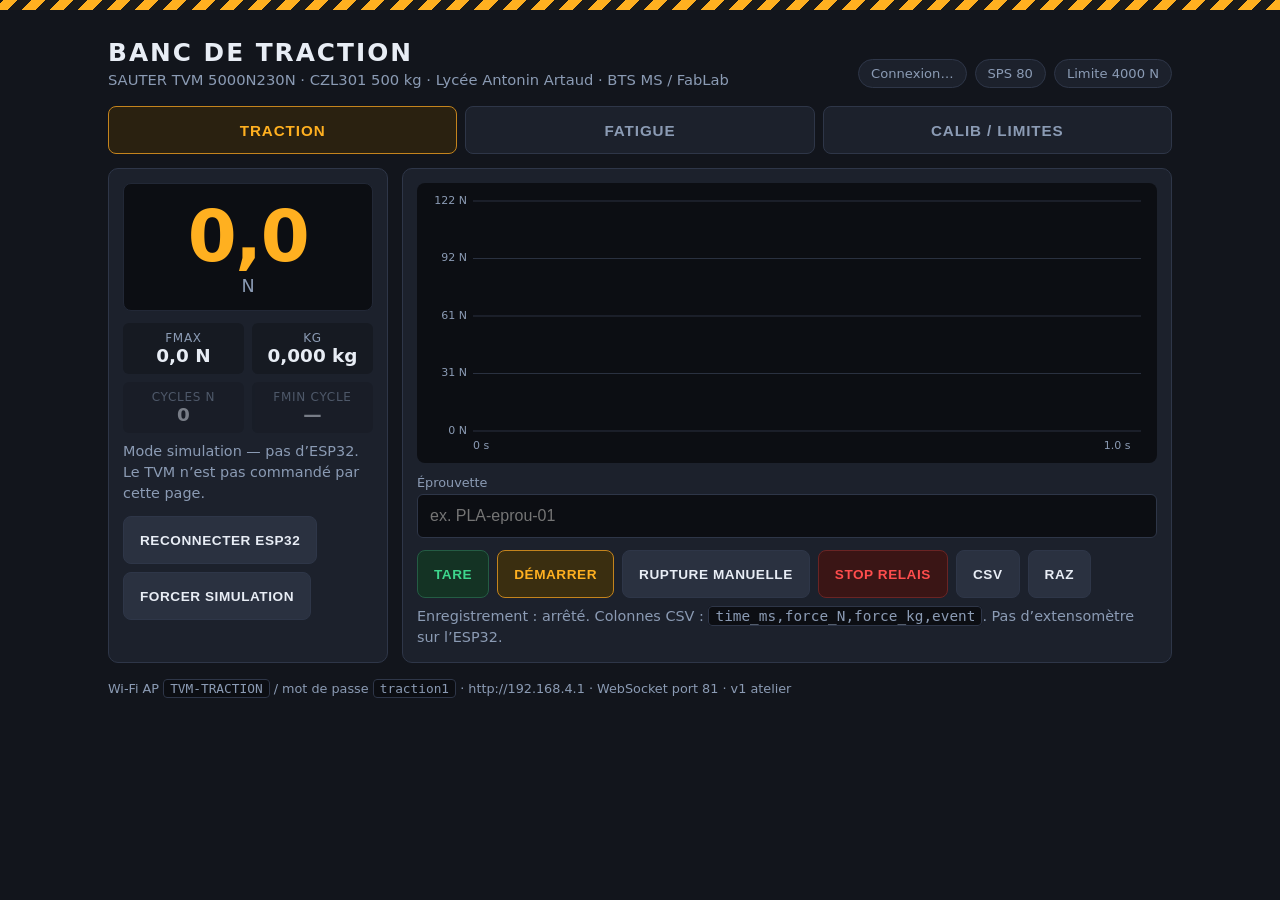
==== web/index.html @ e47e9631 "Add app etudiants et firmware ESP32 pour le TVM (traction et fatigue). EOF" ====
<!DOCTYPE html>
<html lang="fr">
<head>
  <meta charset="utf-8">
  <meta name="viewport" content="width=device-width, initial-scale=1">
  <meta name="theme-color" content="#ffb020">
  <title>Banc de traction TVM — Antonin Artaud</title>
  <link rel="stylesheet" href="css/app.css">
  <link rel="manifest" href="manifest.json">
  <link rel="icon" href="icon.svg" type="image/svg+xml">
</head>
<body>
  <div class="hazard" aria-hidden="true"></div>
  <div class="wrap">
    <header class="head">
      <div class="brand">
        <h1>Banc de traction</h1>
        <p>SAUTER TVM 5000N230N · CZL301 500&nbsp;kg · Lycée Antonin Artaud · BTS MS / FabLab</p>
      </div>
      <div class="pills">
        <span class="pill sim" id="pill-link">Simulation</span>
        <span class="pill" id="pill-sps">SPS —</span>
        <span class="pill" id="pill-lim">Limite 4000 N</span>
      </div>
    </header>

    <nav class="tabs" role="tablist">
      <button type="button" role="tab" id="tab-traction" aria-selected="true" data-mode="traction">Traction</button>
      <button type="button" role="tab" id="tab-fatigue" aria-selected="false" data-mode="fatigue">Fatigue</button>
      <button type="button" role="tab" id="tab-calib" aria-selected="false" data-mode="calib">Calib / Limites</button>
    </nav>

    <div class="grid">
      <aside class="panel">
        <div class="readout">
          <div class="n" id="force-n">0,0</div>
          <div class="unit" id="force-unit">N</div>
        </div>
        <div class="meta">
          <div><span>Fmax</span><b id="fmax">0,0 N</b></div>
          <div><span>kg</span><b id="fkg">0,000 kg</b></div>
          <div id="box-cyc"><span>Cycles N</span><b id="fcyc">0</b></div>
          <div id="box-fmin"><span>Fmin cycle</span><b id="fmin">—</b></div>
        </div>
        <p class="note" id="status-msg">Mode simulation — pas d’ESP32. Le TVM n’est pas commandé par cette page.</p>
        <div class="row">
          <button class="act" type="button" id="btn-reconnect">Reconnecter ESP32</button>
          <button class="act" type="button" id="btn-sim">Forcer simulation</button>
        </div>
      </aside>

      <section class="panel">
        <div class="chart-box"><canvas id="chart"></canvas></div>

        <div class="view on" id="view-traction">
          <div class="row">
            <label class="field">Éprouvette
              <input id="name-epro" type="text" maxlength="80" placeholder="ex. PLA-eprou-01" autocomplete="off">
            </label>
          </div>
          <div class="row">
            <button class="act ok" type="button" id="btn-tare">Tare</button>
            <button class="act primary" type="button" id="btn-start">Démarrer</button>
            <button class="act" type="button" id="btn-rupture">Rupture manuelle</button>
            <button class="act danger" type="button" id="btn-stop">Stop relais</button>
            <button class="act" type="button" id="btn-csv">CSV</button>
            <button class="act" type="button" id="btn-reset">RAZ</button>
          </div>
          <p class="note">Enregistrement : <span id="rec-info">arrêté</span>. Colonnes CSV : <kbd>time_ms,force_N,force_kg,event</kbd>. Pas d’extensomètre sur l’ESP32.</p>
        </div>

        <div class="view" id="view-fatigue">
          <p class="note"><strong>Le mouvement est assuré par le mode Repeat du TVM.</strong> L’ESP32 ne commande pas le vérin : il mesure la force et compte les cycles à partir des pics. Pas de capteur de déplacement.</p>
          <div class="row">
            <button class="act ok" type="button" id="btn-tare2">Tare</button>
            <button class="act primary" type="button" id="btn-start2">Démarrer comptage</button>
            <button class="act danger" type="button" id="btn-stop2">Stop relais</button>
            <button class="act" type="button" id="btn-csv2">CSV cycles</button>
            <button class="act" type="button" id="btn-reset2">RAZ cycles</button>
          </div>
          <p class="note">Dernier cycle : Fmin <b id="last-fmin">—</b> · Fmax <b id="last-fmax">—</b>. CSV : <kbd>cycle,t_ms,Fmin_N,Fmax_N</kbd>.</p>
        </div>

        <div class="view" id="view-calib">
          <p class="note">Cellule CZL301 500&nbsp;kg, 2,0030&nbsp;mV/V, 350&nbsp;Ω, 0,02&nbsp;% FS. Excitation HX711 à <strong>3,3&nbsp;V</strong> (GPIO ESP32 non 5&nbsp;V tolerant). Surcharge constructeur 120&nbsp;% FS. Limite logicielle par défaut <strong>4000&nbsp;N</strong>, plafond dur &lt;&nbsp;4900&nbsp;N.</p>
          <div class="row">
            <button class="act ok" type="button" id="btn-tare3">Tare à vide</button>
            <label class="field">Masse connue (kg)
              <input id="ref-kg" type="number" step="0.001" min="0.05" value="5">
            </label>
            <button class="act primary" type="button" id="btn-cal">Étalonner</button>
          </div>
          <div class="row">
            <label class="field">Échelle (counts / N)
              <input id="scale" type="number" step="0.01" min="1" value="877">
            </label>
            <button class="act" type="button" id="btn-scale">Appliquer échelle</button>
            <label class="field">Limite logicielle (N)
              <input id="limit" type="number" step="10" min="50" max="4899" value="4000">
            </label>
            <button class="act" type="button" id="btn-limit">Appliquer limite</button>
          </div>
          <div class="row">
            <label class="field">Unité
              <select id="unit"><option value="N">Newton (N)</option><option value="kg">kgf</option></select>
            </label>
            <label class="field">Cadence
              <select id="sps"><option value="auto">Auto 80 puis 10 si instable</option><option value="80">80 SPS</option><option value="10">10 SPS</option></select>
            </label>
            <button class="act" type="button" id="btn-sps">Appliquer cadence</button>
          </div>
          <p class="note">Relais STOP : GPIO 26, <strong>actif haut</strong> (HIGH = relais collé = coupure moteur). Pilotage via transistor, jamais la bobine en direct. Inverser <kbd>STOP_ACTIVE_HIGH</kbd> dans <kbd>config.h</kbd> si le câblage est actif bas.</p>
        </div>
      </section>
    </div>
    <p class="foot">Wi-Fi AP <kbd>TVM-TRACTION</kbd> / mot de passe <kbd>traction1</kbd> · http://192.168.4.1 · WebSocket port 81 · v1 atelier</p>
  </div>
  <script src="js/protocol.js"></script>
  <script src="js/chart.js"></script>
  <script src="js/app.js"></script>
</body>
</html>
---- web/css/app.css ----
/* Banc de traction TVM — UI atelier, lisible à 2 m */
:root {
  --bg: #12151c;
  --panel: #1c212c;
  --inset: #0c0e13;
  --line: #2e3648;
  --text: #e8edf5;
  --muted: #8b9bb4;
  --amber: #ffb020;
  --amber-dim: #c4841d;
  --ok: #3dd68c;
  --danger: #ff4d4d;
  --info: #5b8cff;
  --warn: #ff7a18;
}
* { box-sizing: border-box; }
html, body { margin: 0; padding: 0; background: var(--bg); color: var(--text); }
body {
  font-family: "Segoe UI", "IBM Plex Sans", ui-sans-serif, system-ui, sans-serif;
  min-height: 100vh;
}
.hazard {
  height: 10px;
  background: repeating-linear-gradient(
    -45deg,
    #ffb020 0 10px,
    #1a1a1a 10px 20px
  );
}
.wrap { max-width: 1100px; margin: 0 auto; padding: 16px 18px 40px; }

.head {
  display: flex;
  flex-wrap: wrap;
  gap: 12px 24px;
  align-items: flex-end;
  justify-content: space-between;
  margin: 12px 0 18px;
}
.brand h1 {
  margin: 0;
  font-size: 1.55rem;
  letter-spacing: 0.08em;
  text-transform: uppercase;
  font-weight: 750;
}
.brand p { margin: 4px 0 0; color: var(--muted); font-size: 0.92rem; }
.pills { display: flex; flex-wrap: wrap; gap: 8px; align-items: center; }
.pill {
  border: 1px solid var(--line);
  background: var(--panel);
  color: var(--muted);
  border-radius: 999px;
  padding: 6px 12px;
  font-size: 0.82rem;
  font-variant-numeric: tabular-nums;
}
.pill.on { color: var(--ok); border-color: #245c44; }
.pill.sim { color: var(--amber); border-color: #6a4e14; }
.pill.err { color: var(--danger); border-color: #6a2424; }

.tabs {
  display: flex;
  gap: 8px;
  margin-bottom: 14px;
}
.tabs button {
  flex: 1;
  min-height: 48px;
  border: 1px solid var(--line);
  background: var(--panel);
  color: var(--muted);
  font-weight: 700;
  letter-spacing: 0.06em;
  text-transform: uppercase;
  border-radius: 8px;
  cursor: pointer;
  font-size: 0.95rem;
}
.tabs button[aria-selected="true"] {
  background: #2a2110;
  color: var(--amber);
  border-color: var(--amber-dim);
}

.grid {
  display: grid;
  grid-template-columns: 280px 1fr;
  gap: 14px;
}
@media (max-width: 820px) { .grid { grid-template-columns: 1fr; } }

.panel {
  background: var(--panel);
  border: 1px solid var(--line);
  border-radius: 10px;
  padding: 14px;
}
.readout {
  background: var(--inset);
  border-radius: 8px;
  padding: 18px 12px 14px;
  text-align: center;
  border: 1px solid #222836;
}
.readout .n {
  font-size: clamp(2.8rem, 8vw, 4.4rem);
  font-weight: 800;
  font-variant-numeric: tabular-nums;
  color: var(--amber);
  line-height: 1;
  letter-spacing: -0.02em;
}
.readout .n.warn { color: var(--warn); }
.readout .n.break { color: var(--danger); }
.readout .unit { color: var(--muted); font-size: 1.1rem; margin-top: 4px; }
.meta {
  display: grid;
  grid-template-columns: 1fr 1fr;
  gap: 8px;
  margin-top: 12px;
}
.meta div {
  background: #161a22;
  border-radius: 6px;
  padding: 8px;
  text-align: center;
}
.meta span { display: block; color: var(--muted); font-size: 0.75rem; text-transform: uppercase; letter-spacing: 0.06em; }
.meta b { font-variant-numeric: tabular-nums; font-size: 1.15rem; }

.chart-box { height: 280px; position: relative; }
.chart-box canvas { width: 100%; height: 100%; display: block; border-radius: 8px; }

.row { display: flex; flex-wrap: wrap; gap: 8px; margin-top: 12px; align-items: center; }
label.field { display: flex; flex-direction: column; gap: 4px; color: var(--muted); font-size: 0.8rem; flex: 1; min-width: 140px; }
input, select {
  background: var(--inset);
  border: 1px solid var(--line);
  color: var(--text);
  border-radius: 6px;
  padding: 10px 12px;
  font-size: 1rem;
  min-height: 44px;
}
button.act {
  min-height: 48px;
  padding: 0 16px;
  border-radius: 8px;
  border: 1px solid var(--line);
  background: #2a3140;
  color: var(--text);
  font-weight: 700;
  cursor: pointer;
  letter-spacing: 0.04em;
  text-transform: uppercase;
  font-size: 0.85rem;
}
button.act.primary { background: #3a2e10; color: var(--amber); border-color: var(--amber-dim); }
button.act.danger { background: #3a1515; color: var(--danger); border-color: #6a2424; }
button.act.ok { background: #143324; color: var(--ok); border-color: #245c44; }
button.act:disabled { opacity: 0.45; cursor: not-allowed; }

.note {
  color: var(--muted);
  font-size: 0.9rem;
  line-height: 1.45;
  margin: 8px 0 0;
}
.note strong { color: var(--text); }
.view { display: none; }
.view.on { display: block; }
.hidden { display: none !important; }
.foot { margin-top: 18px; color: var(--muted); font-size: 0.8rem; }
kbd { background: #0c0e13; border: 1px solid var(--line); padding: 1px 6px; border-radius: 4px; }
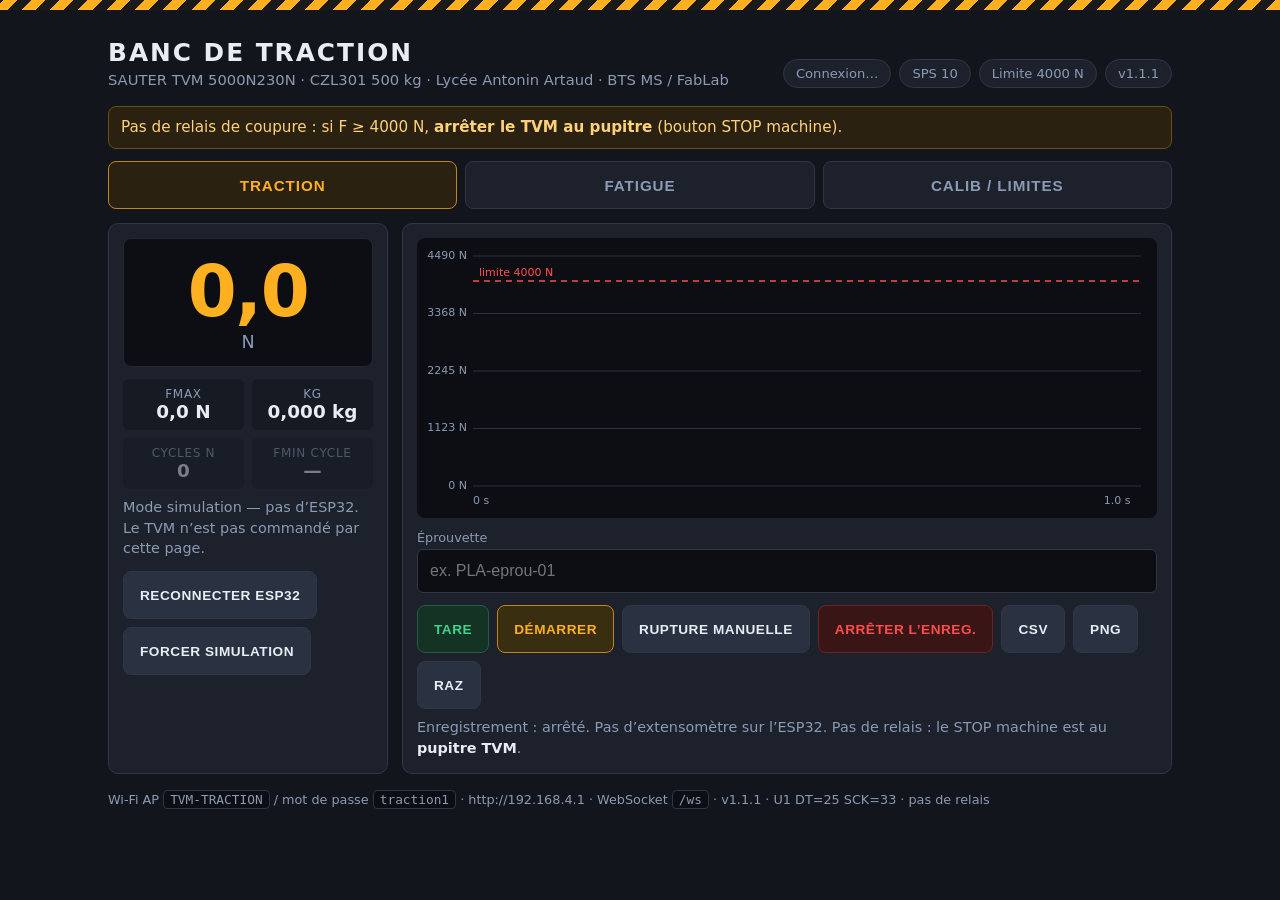
==== commit 0258ea59: "v1.1.1 : jauge U1 (DT25/SCK33), alarme 4000 N, fiches eleve et enseignant" ====
--- a/web/index.html
+++ b/web/index.html
@@ -4,12 +4,17 @@
   <meta charset="utf-8">
   <meta name="viewport" content="width=device-width, initial-scale=1">
   <meta name="theme-color" content="#ffb020">
+  <meta name="apple-mobile-web-app-capable" content="yes">
   <title>Banc de traction TVM — Antonin Artaud</title>
   <link rel="stylesheet" href="css/app.css">
   <link rel="manifest" href="manifest.json">
   <link rel="icon" href="icon.svg" type="image/svg+xml">
 </head>
 <body>
+  <div id="alarm" class="alarm hidden" role="alert" aria-live="assertive">
+    <div class="alarm-title" id="alarm-title">ARRÊTER LA MACHINE</div>
+    <div class="alarm-sub" id="alarm-sub">Force au-dessus de 4000 N — STOP sur le pupitre TVM</div>
+  </div>
   <div class="hazard" aria-hidden="true"></div>
   <div class="wrap">
     <header class="head">
@@ -21,8 +26,16 @@
         <span class="pill sim" id="pill-link">Simulation</span>
         <span class="pill" id="pill-sps">SPS —</span>
         <span class="pill" id="pill-lim">Limite 4000 N</span>
+        <span class="pill" id="pill-ver">v1.1.1</span>
       </div>
     </header>
+
+    <div id="warn-sticky" class="warn-sticky hidden">
+      Limite dépassée pendant cet essai — vérifier l’éprouvette et le pupitre TVM avant de continuer.
+    </div>
+    <div id="note-relay" class="note-relay">
+      Pas de relais de coupure : si F ≥ 4000&nbsp;N, <strong>arrêter le TVM au pupitre</strong> (bouton STOP machine).
+    </div>
 
     <nav class="tabs" role="tablist">
       <button type="button" role="tab" id="tab-traction" aria-selected="true" data-mode="traction">Traction</button>
@@ -62,11 +75,12 @@
             <button class="act ok" type="button" id="btn-tare">Tare</button>
             <button class="act primary" type="button" id="btn-start">Démarrer</button>
             <button class="act" type="button" id="btn-rupture">Rupture manuelle</button>
-            <button class="act danger" type="button" id="btn-stop">Stop relais</button>
+            <button class="act danger" type="button" id="btn-stop">Arrêter l’enreg.</button>
             <button class="act" type="button" id="btn-csv">CSV</button>
+            <button class="act" type="button" id="btn-png">PNG</button>
             <button class="act" type="button" id="btn-reset">RAZ</button>
           </div>
-          <p class="note">Enregistrement : <span id="rec-info">arrêté</span>. Colonnes CSV : <kbd>time_ms,force_N,force_kg,event</kbd>. Pas d’extensomètre sur l’ESP32.</p>
+          <p class="note">Enregistrement : <span id="rec-info">arrêté</span>. Pas d’extensomètre sur l’ESP32. Pas de relais : le STOP machine est au <strong>pupitre TVM</strong>.</p>
         </div>
 
         <div class="view" id="view-fatigue">
@@ -74,19 +88,23 @@
           <div class="row">
             <button class="act ok" type="button" id="btn-tare2">Tare</button>
             <button class="act primary" type="button" id="btn-start2">Démarrer comptage</button>
-            <button class="act danger" type="button" id="btn-stop2">Stop relais</button>
+            <button class="act danger" type="button" id="btn-stop2">Arrêter l’enreg.</button>
             <button class="act" type="button" id="btn-csv2">CSV cycles</button>
             <button class="act" type="button" id="btn-reset2">RAZ cycles</button>
           </div>
-          <p class="note">Dernier cycle : Fmin <b id="last-fmin">—</b> · Fmax <b id="last-fmax">—</b>. CSV : <kbd>cycle,t_ms,Fmin_N,Fmax_N</kbd>.</p>
+          <p class="note">Dernier cycle : Fmin <b id="last-fmin">—</b> · Fmax <b id="last-fmax">—</b>.</p>
         </div>
 
         <div class="view" id="view-calib">
-          <p class="note">Cellule CZL301 500&nbsp;kg, 2,0030&nbsp;mV/V, 350&nbsp;Ω, 0,02&nbsp;% FS. Excitation HX711 à <strong>3,3&nbsp;V</strong> (GPIO ESP32 non 5&nbsp;V tolerant). Surcharge constructeur 120&nbsp;% FS. Limite logicielle par défaut <strong>4000&nbsp;N</strong>, plafond dur &lt;&nbsp;4900&nbsp;N.</p>
+          <p class="note">Jauge sur <strong>HX711 U1</strong> (DT1 GPIO 25, SCK1 GPIO 33, 3,3&nbsp;V). Pont R3/R4 1&nbsp;kΩ. Limite logicielle <strong>4000&nbsp;N</strong> : au-delà, <strong>arrêter le TVM au pupitre</strong> (pas de relais). Plafond dur &lt;&nbsp;4900&nbsp;N. Masse d’étalonnage conseillée <strong>≥ 20&nbsp;kg</strong> — l’échelle 877 n’est pas celle de cette jauge.</p>
+          <div class="row rawline">
+            <div>Brut HX711 <b id="raw">—</b></div>
+            <div>σ récente <b id="sigma">—</b></div>
+          </div>
           <div class="row">
             <button class="act ok" type="button" id="btn-tare3">Tare à vide</button>
             <label class="field">Masse connue (kg)
-              <input id="ref-kg" type="number" step="0.001" min="0.05" value="5">
+              <input id="ref-kg" type="number" step="0.001" min="0.05" value="20">
             </label>
             <button class="act primary" type="button" id="btn-cal">Étalonner</button>
           </div>
@@ -105,15 +123,25 @@
               <select id="unit"><option value="N">Newton (N)</option><option value="kg">kgf</option></select>
             </label>
             <label class="field">Cadence
-              <select id="sps"><option value="auto">Auto 80 puis 10 si instable</option><option value="80">80 SPS</option><option value="10">10 SPS</option></select>
+              <select id="sps"><option value="10">10 SPS</option><option value="80">80 SPS (si RATE câblé)</option></select>
             </label>
             <button class="act" type="button" id="btn-sps">Appliquer cadence</button>
+            <label class="field">CSV
+              <select id="csv-fmt">
+                <option value="fr" selected>Excel FR (; et virgule)</option>
+                <option value="iso">ISO (, et point)</option>
+              </select>
+            </label>
           </div>
-          <p class="note">Relais STOP : GPIO 26, <strong>actif haut</strong> (HIGH = relais collé = coupure moteur). Pilotage via transistor, jamais la bobine en direct. Inverser <kbd>STOP_ACTIVE_HIGH</kbd> dans <kbd>config.h</kbd> si le câblage est actif bas.</p>
+          <div class="row">
+            <button class="act danger" type="button" id="btn-sim-over">Simuler F ≥ 4000 N</button>
+          </div>
+          <p class="note" id="cal-log">Aucun étalonnage enregistré sur cet appareil.</p>
+          <p class="note">Carte EasyEDA : ESP32-WROOM-32 DevKitC-V4. <strong>U1 jauge</strong> DT1 = GPIO 25, SCK1 = GPIO 33, VCC = 3,3&nbsp;V. U2 (cellule 4 fils) non lue. Pas de broche RATE sur les XW-HX711 (10 SPS).</p>
         </div>
       </section>
     </div>
-    <p class="foot">Wi-Fi AP <kbd>TVM-TRACTION</kbd> / mot de passe <kbd>traction1</kbd> · http://192.168.4.1 · WebSocket port 81 · v1 atelier</p>
+    <p class="foot">Wi-Fi AP <kbd>TVM-TRACTION</kbd> / mot de passe <kbd>traction1</kbd> · http://192.168.4.1 · WebSocket <kbd>/ws</kbd> · v1.1.1 · U1 DT=25 SCK=33 · pas de relais</p>
   </div>
   <script src="js/protocol.js"></script>
   <script src="js/chart.js"></script>
--- a/web/css/app.css
+++ b/web/css/app.css
@@ -27,6 +27,69 @@
     #1a1a1a 10px 20px
   );
 }
+body.alarm-on .hazard {
+  height: 14px;
+  background: repeating-linear-gradient(
+    -45deg,
+    #ff4d4d 0 12px,
+    #1a1a1a 12px 24px
+  );
+  animation: hazard-move 0.4s linear infinite;
+}
+@keyframes hazard-move {
+  from { background-position: 0 0; }
+  to { background-position: 24px 0; }
+}
+
+.alarm {
+  position: sticky;
+  top: 0;
+  z-index: 50;
+  background: #9b1212;
+  color: #fff;
+  text-align: center;
+  padding: 18px 12px 16px;
+  box-shadow: 0 8px 24px rgba(0,0,0,0.45);
+  animation: alarm-pulse 0.7s ease-in-out infinite alternate;
+}
+.alarm.hx { background: #7a1a2a; }
+@keyframes alarm-pulse {
+  from { filter: brightness(1); }
+  to { filter: brightness(1.25); }
+}
+.alarm-title {
+  font-size: clamp(1.6rem, 5vw, 2.6rem);
+  font-weight: 800;
+  letter-spacing: 0.06em;
+  text-transform: uppercase;
+  line-height: 1.1;
+}
+.alarm-sub { margin-top: 6px; font-size: 1.05rem; font-weight: 600; }
+.warn-sticky {
+  background: #3a2110;
+  color: #ffb020;
+  border: 1px solid #6a4e14;
+  border-radius: 8px;
+  padding: 10px 12px;
+  margin-bottom: 12px;
+  font-weight: 700;
+}
+.note-relay {
+  background: #2a2110;
+  color: #ffd27a;
+  border: 1px solid #6a4e14;
+  border-radius: 8px;
+  padding: 10px 12px;
+  margin-bottom: 12px;
+  font-size: 0.95rem;
+  line-height: 1.4;
+}
+.rawline {
+  color: var(--muted);
+  font-size: 0.9rem;
+  gap: 18px;
+}
+.rawline b { color: var(--text); font-variant-numeric: tabular-nums; }
 .wrap { max-width: 1100px; margin: 0 auto; padding: 16px 18px 40px; }
 
 .head {
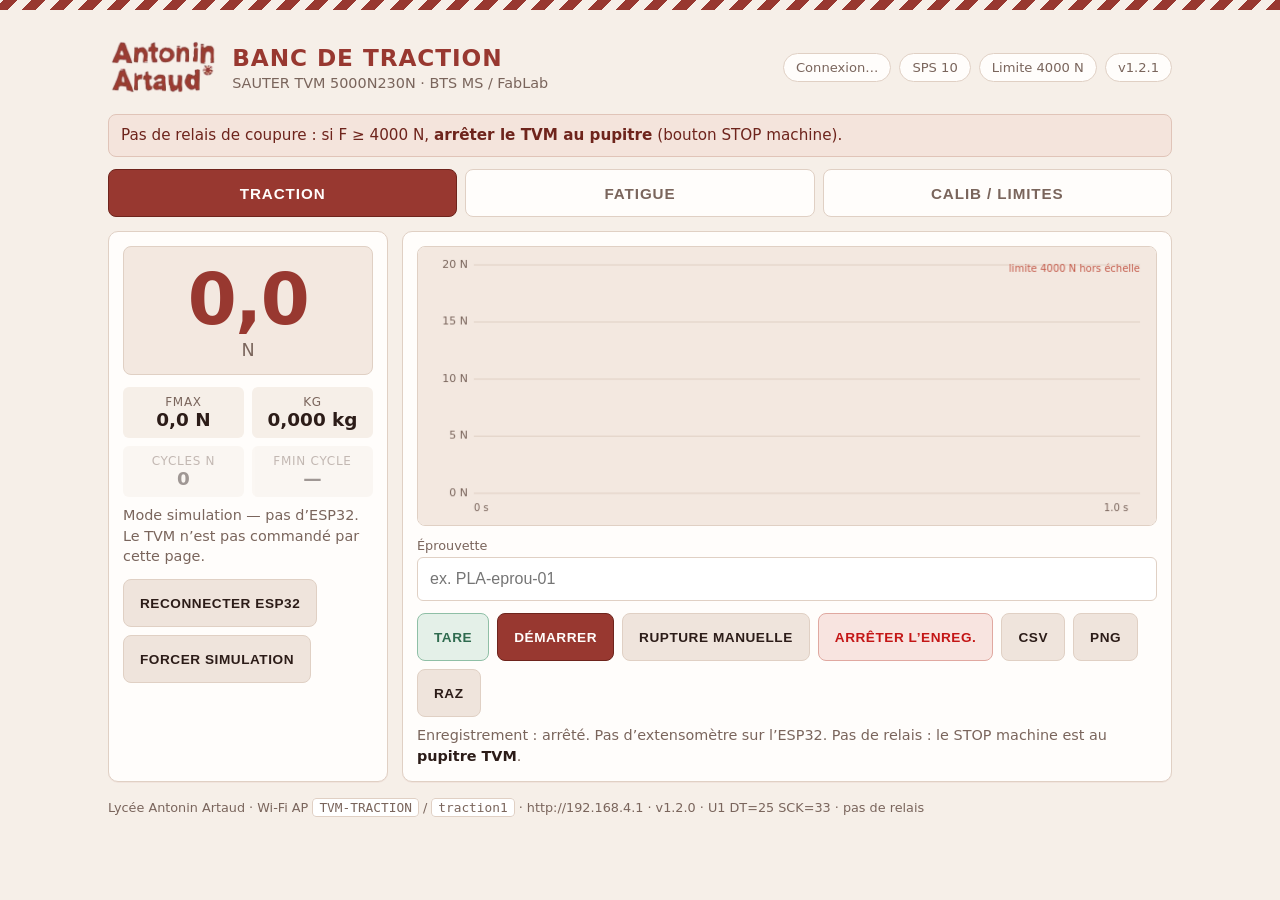
==== commit 345fd14a: "v1.2.2 : charte Artaud, etalonnage jauge inverse, echelle graphe dynamique" ====
--- a/web/index.html
+++ b/web/index.html
@@ -3,7 +3,7 @@
 <head>
   <meta charset="utf-8">
   <meta name="viewport" content="width=device-width, initial-scale=1">
-  <meta name="theme-color" content="#ffb020">
+  <meta name="theme-color" content="#983830">
   <meta name="apple-mobile-web-app-capable" content="yes">
   <title>Banc de traction TVM — Antonin Artaud</title>
   <link rel="stylesheet" href="css/app.css">
@@ -19,14 +19,17 @@
   <div class="wrap">
     <header class="head">
       <div class="brand">
-        <h1>Banc de traction</h1>
-        <p>SAUTER TVM 5000N230N · CZL301 500&nbsp;kg · Lycée Antonin Artaud · BTS MS / FabLab</p>
+        <img class="logo" src="img/logo-artaud.png" alt="Lycée Antonin Artaud" width="228" height="120">
+        <div>
+          <h1>Banc de traction</h1>
+          <p>SAUTER TVM 5000N230N · BTS MS / FabLab</p>
+        </div>
       </div>
       <div class="pills">
         <span class="pill sim" id="pill-link">Simulation</span>
         <span class="pill" id="pill-sps">SPS —</span>
         <span class="pill" id="pill-lim">Limite 4000 N</span>
-        <span class="pill" id="pill-ver">v1.1.1</span>
+        <span class="pill" id="pill-ver">v1.2.1</span>
       </div>
     </header>
 
@@ -96,21 +99,24 @@
         </div>
 
         <div class="view" id="view-calib">
-          <p class="note">Jauge sur <strong>HX711 U1</strong> (DT1 GPIO 25, SCK1 GPIO 33, 3,3&nbsp;V). Pont R3/R4 1&nbsp;kΩ. Limite logicielle <strong>4000&nbsp;N</strong> : au-delà, <strong>arrêter le TVM au pupitre</strong> (pas de relais). Plafond dur &lt;&nbsp;4900&nbsp;N. Masse d’étalonnage conseillée <strong>≥ 20&nbsp;kg</strong> — l’échelle 877 n’est pas celle de cette jauge.</p>
+          <p class="note">Jauge <strong>HX711 U1</strong> (DT1 GPIO 25, SCK1 GPIO 33, 3,3&nbsp;V). Ordre : <strong>1) tare à vide</strong> (sans masse) → <strong>2) poser la masse</strong> dans le sens traction → <strong>3) Étalonner</strong>. Une jauge inverse (F négatif) est normale : l’étalonnage enregistre une échelle négative et l’affichage redevient positif.</p>
           <div class="row rawline">
             <div>Brut HX711 <b id="raw">—</b></div>
+            <div>Δ brut (vs tare) <b id="delta">—</b></div>
             <div>σ récente <b id="sigma">—</b></div>
           </div>
+          <p class="note-relay hidden" id="polarity-hint">Force négative : jauge inverse. Pose la masse puis <strong>Étalonner</strong> (l’échelle passera en négatif, F&nbsp;&gt;&nbsp;0). Ou clique <strong>Inverser le sens</strong>.</p>
           <div class="row">
             <button class="act ok" type="button" id="btn-tare3">Tare à vide</button>
             <label class="field">Masse connue (kg)
-              <input id="ref-kg" type="number" step="0.001" min="0.05" value="20">
+              <input id="ref-kg" type="number" step="0.001" min="0.005" value="1">
             </label>
             <button class="act primary" type="button" id="btn-cal">Étalonner</button>
+            <button class="act" type="button" id="btn-invert">Inverser le sens</button>
           </div>
           <div class="row">
-            <label class="field">Échelle (counts / N)
-              <input id="scale" type="number" step="0.01" min="1" value="877">
+            <label class="field">Échelle (counts / N, peut être &lt; 0)
+              <input id="scale" type="number" step="any" value="877">
             </label>
             <button class="act" type="button" id="btn-scale">Appliquer échelle</button>
             <label class="field">Limite logicielle (N)
@@ -141,7 +147,7 @@
         </div>
       </section>
     </div>
-    <p class="foot">Wi-Fi AP <kbd>TVM-TRACTION</kbd> / mot de passe <kbd>traction1</kbd> · http://192.168.4.1 · WebSocket <kbd>/ws</kbd> · v1.1.1 · U1 DT=25 SCK=33 · pas de relais</p>
+    <p class="foot">Lycée Antonin Artaud · Wi-Fi AP <kbd>TVM-TRACTION</kbd> / <kbd>traction1</kbd> · http://192.168.4.1 · v1.2.0 · U1 DT=25 SCK=33 · pas de relais</p>
   </div>
   <script src="js/protocol.js"></script>
   <script src="js/chart.js"></script>
--- a/web/css/app.css
+++ b/web/css/app.css
@@ -1,17 +1,20 @@
-/* Banc de traction TVM — UI atelier, lisible à 2 m */
+/* Banc de traction TVM — charte Lycée Antonin Artaud
+ * Terre de Sienne du logo (#983830), papier crème, encre brune.
+ */
 :root {
-  --bg: #12151c;
-  --panel: #1c212c;
-  --inset: #0c0e13;
-  --line: #2e3648;
-  --text: #e8edf5;
-  --muted: #8b9bb4;
-  --amber: #ffb020;
-  --amber-dim: #c4841d;
-  --ok: #3dd68c;
-  --danger: #ff4d4d;
-  --info: #5b8cff;
-  --warn: #ff7a18;
+  --brand: #983830;
+  --brand-dark: #6e241c;
+  --brand-soft: #c45a4a;
+  --bg: #f6efe8;
+  --panel: #fffdfb;
+  --inset: #f3e8e0;
+  --line: #e0d0c4;
+  --text: #2c1c18;
+  --muted: #7a655c;
+  --ok: #2f6b4f;
+  --danger: #c41616;
+  --info: #3d5c8a;
+  --warn: #c45a12;
 }
 * { box-sizing: border-box; }
 html, body { margin: 0; padding: 0; background: var(--bg); color: var(--text); }
@@ -23,16 +26,16 @@
   height: 10px;
   background: repeating-linear-gradient(
     -45deg,
-    #ffb020 0 10px,
-    #1a1a1a 10px 20px
+    #983830 0 10px,
+    #f6efe8 10px 20px
   );
 }
 body.alarm-on .hazard {
   height: 14px;
   background: repeating-linear-gradient(
     -45deg,
-    #ff4d4d 0 12px,
-    #1a1a1a 12px 24px
+    #c41616 0 12px,
+    #2c1c18 12px 24px
   );
   animation: hazard-move 0.4s linear infinite;
 }
@@ -45,17 +48,17 @@
   position: sticky;
   top: 0;
   z-index: 50;
-  background: #9b1212;
+  background: #c41616;
   color: #fff;
   text-align: center;
   padding: 18px 12px 16px;
-  box-shadow: 0 8px 24px rgba(0,0,0,0.45);
+  box-shadow: 0 8px 24px rgba(44, 28, 24, 0.25);
   animation: alarm-pulse 0.7s ease-in-out infinite alternate;
 }
 .alarm.hx { background: #7a1a2a; }
 @keyframes alarm-pulse {
   from { filter: brightness(1); }
-  to { filter: brightness(1.25); }
+  to { filter: brightness(1.18); }
 }
 .alarm-title {
   font-size: clamp(1.6rem, 5vw, 2.6rem);
@@ -66,18 +69,18 @@
 }
 .alarm-sub { margin-top: 6px; font-size: 1.05rem; font-weight: 600; }
 .warn-sticky {
-  background: #3a2110;
-  color: #ffb020;
-  border: 1px solid #6a4e14;
+  background: #f8e6d8;
+  color: #6e241c;
+  border: 1px solid #e0b090;
   border-radius: 8px;
   padding: 10px 12px;
   margin-bottom: 12px;
   font-weight: 700;
 }
 .note-relay {
-  background: #2a2110;
-  color: #ffd27a;
-  border: 1px solid #6a4e14;
+  background: #f4e4dc;
+  color: #6e241c;
+  border: 1px solid #e0c4b8;
   border-radius: 8px;
   padding: 10px 12px;
   margin-bottom: 12px;
@@ -96,18 +99,31 @@
   display: flex;
   flex-wrap: wrap;
   gap: 12px 24px;
-  align-items: flex-end;
+  align-items: center;
   justify-content: space-between;
   margin: 12px 0 18px;
 }
+.brand {
+  display: flex;
+  align-items: center;
+  gap: 14px;
+  min-width: 0;
+}
+.logo {
+  height: 58px;
+  width: auto;
+  display: block;
+  flex-shrink: 0;
+}
 .brand h1 {
   margin: 0;
-  font-size: 1.55rem;
-  letter-spacing: 0.08em;
+  font-size: 1.45rem;
+  letter-spacing: 0.04em;
   text-transform: uppercase;
   font-weight: 750;
-}
-.brand p { margin: 4px 0 0; color: var(--muted); font-size: 0.92rem; }
+  color: var(--brand);
+}
+.brand p { margin: 4px 0 0; color: var(--muted); font-size: 0.9rem; }
 .pills { display: flex; flex-wrap: wrap; gap: 8px; align-items: center; }
 .pill {
   border: 1px solid var(--line);
@@ -118,9 +134,9 @@
   font-size: 0.82rem;
   font-variant-numeric: tabular-nums;
 }
-.pill.on { color: var(--ok); border-color: #245c44; }
-.pill.sim { color: var(--amber); border-color: #6a4e14; }
-.pill.err { color: var(--danger); border-color: #6a2424; }
+.pill.on { color: var(--ok); border-color: #8fbfa6; background: #eef6f1; }
+.pill.sim { color: var(--brand); border-color: #d4a59c; background: #f8ece8; }
+.pill.err { color: var(--danger); border-color: #e8a0a0; }
 
 .tabs {
   display: flex;
@@ -141,9 +157,9 @@
   font-size: 0.95rem;
 }
 .tabs button[aria-selected="true"] {
-  background: #2a2110;
-  color: var(--amber);
-  border-color: var(--amber-dim);
+  background: var(--brand);
+  color: #fffdfb;
+  border-color: var(--brand-dark);
 }
 
 .grid {
@@ -151,26 +167,30 @@
   grid-template-columns: 280px 1fr;
   gap: 14px;
 }
-@media (max-width: 820px) { .grid { grid-template-columns: 1fr; } }
+@media (max-width: 820px) {
+  .grid { grid-template-columns: 1fr; }
+  .logo { height: 48px; }
+}
 
 .panel {
   background: var(--panel);
   border: 1px solid var(--line);
   border-radius: 10px;
   padding: 14px;
+  box-shadow: 0 1px 0 rgba(152, 56, 48, 0.06);
 }
 .readout {
   background: var(--inset);
   border-radius: 8px;
   padding: 18px 12px 14px;
   text-align: center;
-  border: 1px solid #222836;
+  border: 1px solid var(--line);
 }
 .readout .n {
   font-size: clamp(2.8rem, 8vw, 4.4rem);
   font-weight: 800;
   font-variant-numeric: tabular-nums;
-  color: var(--amber);
+  color: var(--brand);
   line-height: 1;
   letter-spacing: -0.02em;
 }
@@ -184,7 +204,7 @@
   margin-top: 12px;
 }
 .meta div {
-  background: #161a22;
+  background: #f6efe8;
   border-radius: 6px;
   padding: 8px;
   text-align: center;
@@ -193,12 +213,12 @@
 .meta b { font-variant-numeric: tabular-nums; font-size: 1.15rem; }
 
 .chart-box { height: 280px; position: relative; }
-.chart-box canvas { width: 100%; height: 100%; display: block; border-radius: 8px; }
+.chart-box canvas { width: 100%; height: 100%; display: block; border-radius: 8px; border: 1px solid var(--line); }
 
 .row { display: flex; flex-wrap: wrap; gap: 8px; margin-top: 12px; align-items: center; }
 label.field { display: flex; flex-direction: column; gap: 4px; color: var(--muted); font-size: 0.8rem; flex: 1; min-width: 140px; }
 input, select {
-  background: var(--inset);
+  background: #fff;
   border: 1px solid var(--line);
   color: var(--text);
   border-radius: 6px;
@@ -211,7 +231,7 @@
   padding: 0 16px;
   border-radius: 8px;
   border: 1px solid var(--line);
-  background: #2a3140;
+  background: #efe4dc;
   color: var(--text);
   font-weight: 700;
   cursor: pointer;
@@ -219,9 +239,9 @@
   text-transform: uppercase;
   font-size: 0.85rem;
 }
-button.act.primary { background: #3a2e10; color: var(--amber); border-color: var(--amber-dim); }
-button.act.danger { background: #3a1515; color: var(--danger); border-color: #6a2424; }
-button.act.ok { background: #143324; color: var(--ok); border-color: #245c44; }
+button.act.primary { background: var(--brand); color: #fffdfb; border-color: var(--brand-dark); }
+button.act.danger { background: #f8e4e0; color: var(--danger); border-color: #e0a8a0; }
+button.act.ok { background: #e4f0e8; color: var(--ok); border-color: #8fbfa6; }
 button.act:disabled { opacity: 0.45; cursor: not-allowed; }
 
 .note {
@@ -235,4 +255,4 @@
 .view.on { display: block; }
 .hidden { display: none !important; }
 .foot { margin-top: 18px; color: var(--muted); font-size: 0.8rem; }
-kbd { background: #0c0e13; border: 1px solid var(--line); padding: 1px 6px; border-radius: 4px; }
+kbd { background: #fff; border: 1px solid var(--line); padding: 1px 6px; border-radius: 4px; }
